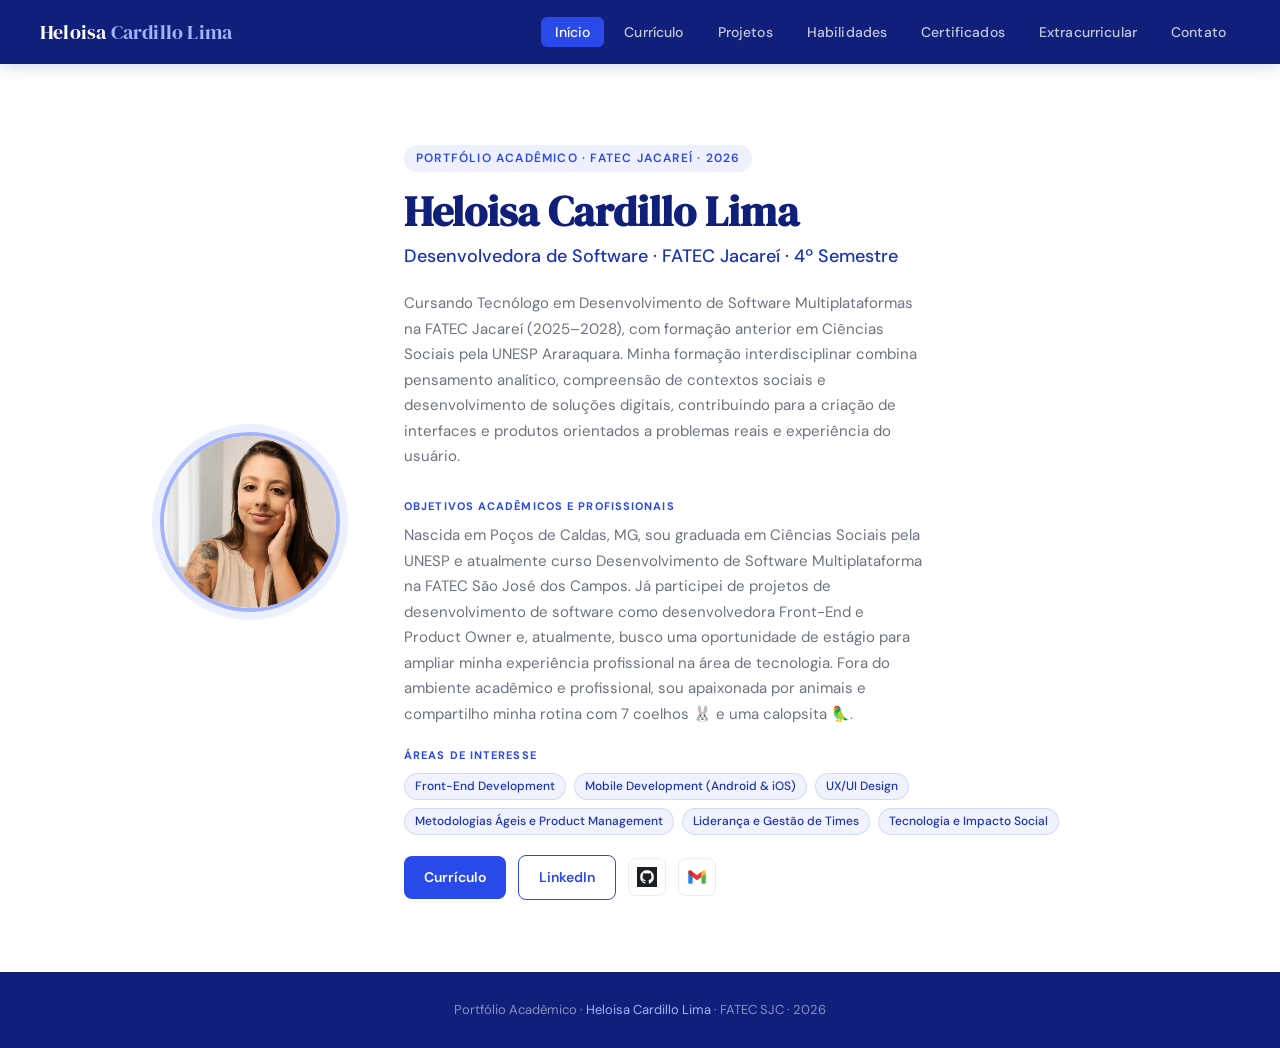
==== docs/index.html @ 66a0f92f "Primeira entrega portfolio" ====
<!DOCTYPE html>
<html lang="pt-br">

<head>
    <meta charset="UTF-8">
    <meta name="viewport" content="width=device-width, initial-scale=1.0">
    <title>Heloisa Cardillo – Portfólio Acadêmico</title>
    <meta name="description"
        content="Portfólio Acadêmico – Heloisa Cardillo Lima, Desenvolvimento de Software Multiplataformas">
    <link rel="icon" href="image/ideia.gif" type="image/gif">
    <link rel="stylesheet" href="style.css">
</head>

<body>

    <div id="navbar"></div>

    <div class="page-wrapper">

        <section id="inicio">
            <div class="container">
                <div class="intro-inner">
                    <div class="intro-photo">
                        <img src="image/foto.png" alt="Heloisa Cardillo Lima">
                    </div>
                    <div class="intro-content">
                        <span class="intro-tag">Portfólio Acadêmico · FATEC Jacareí · 2026</span>
                        <h1 class="intro-name">Heloisa Cardillo Lima</h1>
                        <p class="intro-title">Desenvolvedora de Software · FATEC Jacareí · 4º Semestre</p>
                        <p class="intro-bio">
                            Cursando Tecnólogo em Desenvolvimento de Software Multiplataformas na FATEC Jacareí
                            (2025–2028), com formação anterior em Ciências Sociais pela UNESP Araraquara. Minha
                            formação interdisciplinar combina pensamento analítico, compreensão de contextos sociais e
                            desenvolvimento de soluções digitais, contribuindo para a criação de interfaces e produtos
                            orientados a problemas reais e experiência do usuário.
                        </p>

                        <div class="intro-block">
                            <p class="intro-block-label">Objetivos Acadêmicos e Profissionais</p>
                            <p class="intro-block-text">
                                Nascida em Poços de Caldas, MG, sou graduada em Ciências Sociais pela UNESP e atualmente
                                curso
                                Desenvolvimento de Software Multiplataforma na FATEC São José dos Campos. Já participei
                                de projetos
                                de desenvolvimento de software como desenvolvedora Front-End e Product Owner e,
                                atualmente, busco
                                uma oportunidade de estágio para ampliar minha experiência profissional na área de
                                tecnologia.
                                Fora do ambiente acadêmico e profissional, sou apaixonada por animais e compartilho
                                minha rotina
                                com 7 coelhos 🐰 e uma calopsita 🦜.
                            </p>
                        </div>
                        
                        <div class="intro-block">
                            <p class="intro-block-label">Áreas de Interesse</p>
                            <div class="intro-tags">
                                <span class="tag">Front-End Development</span>
                                <span class="tag">Mobile Development (Android & iOS)</span>
                                <span class="tag">UX/UI Design</span>
                                <span class="tag">Metodologias Ágeis e Product Management</span>
                                <span class="tag">Liderança e Gestão de Times</span>
                                <span class="tag">Tecnologia e Impacto Social</span>
                            </div>
                        </div>

                        <div class="intro-links">
                            <a href="pdfs/Curriculo Heloisa Cardillo.pdf" target="_blank"
                                class="btn-primary">Currículo</a>
                            <a href="https://linkedin.com/in/heloisa-cardillo-lima" target="_blank"
                                class="btn-outline">LinkedIn</a>
                            <a href="https://github.com/heloisa-cardillo" target="_blank" class="icon-link"
                                title="GitHub">
                                <img src="image/github_icon.png" alt="GitHub">
                            </a>
                            <a href="mailto:heloisacardillo@gmail.com" class="icon-link" title="E-mail">
                                <img src="image/gmail_icon.png" alt="E-mail">
                            </a>
                        </div>
                    </div>
                </div>
            </div>
        </section>

    </div>

    <footer>
        <p>Portfólio Acadêmico · <span>Heloisa Cardillo Lima</span> · FATEC SJC · 2026</p>
    </footer>

    <script src="nav.js"></script>
    <script src="script.js"></script>
</body>

</html>
---- docs/style.css ----
@import url('https://fonts.googleapis.com/css2?family=DM+Sans:ital,opsz,wght@0,9..40,300;0,9..40,400;0,9..40,500;0,9..40,600;0,9..40,700;1,9..40,400&family=DM+Serif+Display:ital@0;1&display=swap');

:root {
    --navy: #10207A;
    --blue: #1B33B8;
    --royal: #2A49EB;
    --mid: #6480F2;
    --light: #A3B3FA;
    --white: #ffffff;
    --bg: #f8f9ff;
    --surface: #ffffff;
    --border: #e8ecff;
    --text: #111827;
    --muted: #6b7280;
    --nav-h: 64px;
}

*,
*::before,
*::after {
    box-sizing: border-box;
    margin: 0;
    padding: 0;
}

html {
    scroll-behavior: smooth;
    scroll-padding-top: calc(var(--nav-h) + 16px);
}

body {
    background: var(--white);
    font-family: 'DM Sans', sans-serif;
    color: var(--text);
    line-height: 1.6;
    font-size: 16px;
}

/* NAVBAR */
.navbar {
    position: fixed;
    top: 0;
    left: 0;
    right: 0;
    height: var(--nav-h);
    background: var(--navy);
    display: flex;
    align-items: center;
    justify-content: space-between;
    padding: 0 40px;
    z-index: 1000;
    box-shadow: 0 2px 16px rgba(16, 32, 122, 0.18);
}

.navbar-brand {
    font-family: 'DM Serif Display', serif;
    font-size: 20px;
    color: var(--white);
    text-decoration: none;
    letter-spacing: 0.01em;
}

.navbar-brand span {
    color: var(--light);
}

.navbar-links {
    display: flex;
    align-items: center;
    gap: 6px;
    list-style: none;
}

.navbar-links a {
    color: rgba(255, 255, 255, 0.75);
    text-decoration: none;
    font-size: 14px;
    font-weight: 500;
    padding: 6px 14px;
    border-radius: 6px;
    transition: all 0.2s ease;
    letter-spacing: 0.01em;
}

.navbar-links a:hover {
    color: var(--white);
    background: rgba(255, 255, 255, 0.12);
}

.navbar-links a.active {
    color: var(--white);
    background: var(--royal);
}

/* MENU */
.hamburger {
    display: none;
    flex-direction: column;
    gap: 5px;
    cursor: pointer;
    padding: 4px;
    background: none;
    border: none;
}

.hamburger span {
    display: block;
    width: 24px;
    height: 2px;
    background: var(--white);
    border-radius: 2px;
    transition: all 0.3s ease;
}

.hamburger.open span:nth-child(1) {
    transform: translateY(7px) rotate(45deg);
}

.hamburger.open span:nth-child(2) {
    opacity: 0;
}

.hamburger.open span:nth-child(3) {
    transform: translateY(-7px) rotate(-45deg);
}

/* MENU mobile*/
.mobile-menu {
    display: none;
    position: fixed;
    top: var(--nav-h);
    left: 0;
    right: 0;
    background: var(--navy);
    padding: 16px 24px 24px;
    z-index: 999;
    border-top: 1px solid rgba(255, 255, 255, 0.1);
}

.mobile-menu.open {
    display: block;
}

.mobile-menu a {
    display: block;
    color: rgba(255, 255, 255, 0.8);
    text-decoration: none;
    font-size: 15px;
    font-weight: 500;
    padding: 12px 0;
    border-bottom: 1px solid rgba(255, 255, 255, 0.08);
    transition: color 0.2s;
}

.mobile-menu a:last-child {
    border-bottom: none;
}

.mobile-menu a:hover {
    color: var(--white);
}

/* LAYOUT */
.page-wrapper {
    margin-top: var(--nav-h);
}

.container {
    max-width: 1024px;
    margin: 0 auto;
    padding: 0 32px;
}

section {
    padding: 72px 0;
}

section:nth-child(even) {
    background: var(--bg);
}

/* SEÇÕES */
.section-label {
    font-size: 12px;
    font-weight: 600;
    letter-spacing: 0.12em;
    text-transform: uppercase;
    color: var(--royal);
    margin-bottom: 10px;
}

.section-title {
    font-family: 'DM Serif Display', serif;
    font-size: 32px;
    color: var(--navy);
    margin-bottom: 8px;
    line-height: 1.2;
}

.section-subtitle {
    font-size: 16px;
    color: var(--muted);
    max-width: 560px;
}

.section-header {
    margin-bottom: 48px;
}

.divider {
    width: 40px;
    height: 3px;
    background: var(--royal);
    border-radius: 2px;
    margin: 16px 0 24px;
}

/* INTRODUÇÃO */
#inicio {
    background: var(--white);
    padding: 80px 0 72px;
}

.intro-inner {
    display: flex;
    align-items: center;
    gap: 64px;
}

.intro-photo {
    flex-shrink: 0;
    width: 180px;
    height: 180px;
    border-radius: 50%;
    overflow: hidden;
    border: 4px solid var(--light);
    box-shadow: 0 0 0 8px rgba(100, 128, 242, 0.12);
}

.intro-photo img {
    width: 100%;
    height: 100%;
    object-fit: cover;
}

.intro-content {
    flex: 1;
}

.intro-tag {
    display: inline-block;
    font-size: 12px;
    font-weight: 600;
    letter-spacing: 0.1em;
    text-transform: uppercase;
    color: var(--royal);
    background: rgba(42, 73, 235, 0.08);
    padding: 4px 12px;
    border-radius: 20px;
    margin-bottom: 16px;
}

.intro-name {
    font-family: 'DM Serif Display', serif;
    font-size: 42px;
    color: var(--navy);
    line-height: 1.1;
    margin-bottom: 8px;
}

.intro-title {
    font-size: 18px;
    color: var(--blue);
    font-weight: 500;
    margin-bottom: 20px;
}

.intro-bio {
    font-size: 15px;
    color: var(--muted);
    line-height: 1.7;
    max-width: 520px;
    margin-bottom: 28px;
}

.intro-links {
    display: flex;
    gap: 12px;
    flex-wrap: wrap;
    align-items: center;
}

.btn-primary {
    display: inline-flex;
    align-items: center;
    gap: 8px;
    background: var(--royal);
    color: var(--white);
    text-decoration: none;
    font-size: 14px;
    font-weight: 600;
    padding: 10px 20px;
    border-radius: 8px;
    transition: all 0.2s ease;
    border: none;
    cursor: pointer;
}

.btn-primary:hover {
    background: var(--blue);
    transform: translateY(-1px);
    box-shadow: 0 4px 16px rgba(42, 73, 235, 0.3);
}

.btn-outline {
    display: inline-flex;
    align-items: center;
    gap: 8px;
    background: transparent;
    color: var(--royal);
    text-decoration: none;
    font-size: 14px;
    font-weight: 600;
    padding: 10px 20px;
    border-radius: 8px;
    border: 1.5px solid var(--royal);
    transition: all 0.2s ease;
}

.btn-outline:hover {
    background: rgba(42, 73, 235, 0.06);
    transform: translateY(-1px);
}

.icon-link {
    display: inline-flex;
    align-items: center;
    justify-content: center;
    width: 38px;
    height: 38px;
    border-radius: 8px;
    border: 1.5px solid var(--border);
    color: var(--muted);
    text-decoration: none;
    transition: all 0.2s ease;
}

.icon-link:hover {
    border-color: var(--royal);
    color: var(--royal);
    background: rgba(42, 73, 235, 0.05);
}

.icon-link img {
    width: 20px;
    height: 20px;
    object-fit: contain;
}

.intro-block {
    margin-bottom: 20px;
}

.intro-block-label {
    font-size: 11px;
    font-weight: 700;
    letter-spacing: 0.1em;
    text-transform: uppercase;
    color: var(--royal);
    margin-bottom: 8px;
}

.intro-block-text {
    font-size: 15px;
    color: var(--muted);
    line-height: 1.7;
    max-width: 520px;
}

.intro-tags {
    display: flex;
    flex-wrap: wrap;
    gap: 8px;
}

/* CURRÍCULO */
.timeline {
    position: relative;
    padding-left: 24px;
}

.timeline::before {
    content: '';
    position: absolute;
    left: 0;
    top: 8px;
    bottom: 8px;
    width: 2px;
    background: var(--border);
}

.timeline-group {
    margin-bottom: 40px;
}

.timeline-group-title {
    font-size: 13px;
    font-weight: 600;
    letter-spacing: 0.1em;
    text-transform: uppercase;
    color: var(--mid);
    margin-bottom: 16px;
    margin-left: -24px;
    padding-left: 24px;
    position: relative;
}

.timeline-item {
    position: relative;
    margin-bottom: 20px;
    padding-left: 20px;
}

.timeline-item::before {
    content: '';
    position: absolute;
    left: -28px;
    top: 8px;
    width: 10px;
    height: 10px;
    border-radius: 50%;
    background: var(--royal);
    border: 2px solid var(--white);
    box-shadow: 0 0 0 2px var(--royal);
}

.timeline-date {
    font-size: 12px;
    font-weight: 600;
    color: var(--mid);
    text-transform: uppercase;
    letter-spacing: 0.05em;
    margin-bottom: 4px;
}

.timeline-title {
    font-size: 16px;
    font-weight: 600;
    color: var(--navy);
    margin-bottom: 2px;
}

.timeline-org {
    font-size: 14px;
    color: var(--muted);
}

/* PROJETOS */
.projects-grid {
    display: grid;
    grid-template-columns: 1fr 1fr;
    gap: 24px;
}

.project-card {
    background: var(--surface);
    border: 1.5px solid var(--border);
    border-radius: 12px;
    overflow: hidden;
    transition: all 0.25s ease;
    display: flex;
    flex-direction: column;
}

.project-card:hover {
    border-color: var(--mid);
    box-shadow: 0 8px 32px rgba(42, 73, 235, 0.1);
    transform: translateY(-2px);
}

.project-card-header {
    background: var(--navy);
    padding: 20px 24px 16px;
}

.project-semester {
    font-size: 11px;
    font-weight: 600;
    letter-spacing: 0.1em;
    text-transform: uppercase;
    color: var(--light);
    margin-bottom: 6px;
}

.project-card-header h3 {
    font-family: 'DM Serif Display', serif;
    font-size: 18px;
    color: var(--white);
    line-height: 1.3;
}

.project-client {
    font-size: 13px;
    color: rgba(255, 255, 255, 0.6);
    margin-top: 4px;
}

.project-card-body {
    padding: 20px 24px;
    flex: 1;
    display: flex;
    flex-direction: column;
    gap: 16px;
}

.project-field {
    font-size: 14px;
    color: var(--text);
    line-height: 1.6;
}

.project-field-label {
    font-size: 11px;
    font-weight: 700;
    letter-spacing: 0.08em;
    text-transform: uppercase;
    color: var(--royal);
    margin-bottom: 4px;
}

.project-tags {
    display: flex;
    flex-wrap: wrap;
    gap: 6px;
    margin-top: auto;
    padding-top: 8px;
}

.tag {
    font-size: 12px;
    font-weight: 500;
    color: var(--blue);
    background: rgba(42, 73, 235, 0.07);
    border: 1px solid rgba(42, 73, 235, 0.15);
    padding: 3px 10px;
    border-radius: 20px;
}

.project-card-footer {
    padding: 12px 24px 16px;
    border-top: 1px solid var(--border);
    display: flex;
    gap: 12px;
}

.project-link {
    font-size: 13px;
    font-weight: 600;
    color: var(--royal);
    text-decoration: none;
    display: flex;
    align-items: center;
    gap: 4px;
    transition: color 0.2s;
}

.project-link:hover {
    color: var(--blue);
}

/* PROJETO destaque */
.project-card.featured {
    grid-column: 1 / -1;
}

.project-card.featured .project-card-body {
    display: grid;
    grid-template-columns: 1fr 1fr;
    gap: 16px 32px;
}

.project-card.featured .project-tags {
    grid-column: 1 / -1;
}

/* EXPERIÊNCIAS*/
.exp-list {
    display: flex;
    flex-direction: column;
    gap: 20px;
}

.exp-item {
    background: var(--surface);
    border: 1.5px solid var(--border);
    border-radius: 12px;
    padding: 24px;
    transition: all 0.2s ease;
    border-left: 4px solid var(--royal);
}

.exp-item:hover {
    box-shadow: 0 4px 20px rgba(42, 73, 235, 0.08);
    transform: translateX(2px);
}

.exp-header {
    display: flex;
    justify-content: space-between;
    align-items: flex-start;
    margin-bottom: 12px;
    gap: 16px;
}

.exp-title {
    font-size: 16px;
    font-weight: 600;
    color: var(--navy);
    margin-bottom: 4px;
}

.exp-org {
    font-size: 14px;
    color: var(--blue);
    font-weight: 500;
}

.exp-date {
    font-size: 12px;
    color: var(--muted);
    font-weight: 500;
    white-space: nowrap;
    background: var(--bg);
    padding: 4px 10px;
    border-radius: 20px;
}

.exp-desc {
    font-size: 14px;
    color: var(--muted);
    line-height: 1.7;
}

.exp-desc ul {
    list-style: none;
    padding: 0;
}

.exp-desc ul li {
    padding: 2px 0 2px 16px;
    position: relative;
}

.exp-desc ul li::before {
    content: '–';
    position: absolute;
    left: 0;
    color: var(--mid);
}

/* SKILLS*/
.skills-section {
    display: grid;
    grid-template-columns: 1fr 1fr;
    gap: 32px;
}

.skills-group h3 {
    font-size: 14px;
    font-weight: 700;
    letter-spacing: 0.08em;
    text-transform: uppercase;
    color: var(--navy);
    margin-bottom: 16px;
    padding-bottom: 8px;
    border-bottom: 2px solid var(--border);
}

.skills-container {
    display: flex;
    flex-wrap: wrap;
    gap: 8px;
}

.skill-item {
    font-size: 13px;
    font-weight: 500;
    color: var(--blue);
    background: rgba(42, 73, 235, 0.07);
    border: 1px solid rgba(42, 73, 235, 0.15);
    padding: 5px 14px;
    border-radius: 20px;
    transition: all 0.2s ease;
}

.skill-item:hover {
    background: var(--royal);
    color: var(--white);
    border-color: var(--royal);
    transform: translateY(-1px);
}

/* IDIOMAS */
.idioma-item {
    margin-bottom: 16px;
}

.idioma-label {
    display: flex;
    justify-content: space-between;
    font-size: 14px;
    font-weight: 500;
    color: var(--text);
    margin-bottom: 6px;
}

.idioma-level {
    color: var(--muted);
    font-weight: 400;
}

.progress-container {
    background: var(--border);
    height: 6px;
    border-radius: 3px;
    overflow: hidden;
}

.progress-bar {
    background: var(--royal);
    height: 100%;
    border-radius: 3px;
    transition: width 1s ease-in-out;
}

/* CURSOS e certificados */
.courses-grid {
    display: grid;
    grid-template-columns: repeat(auto-fill, minmax(280px, 1fr));
    gap: 16px;
}

.course-item {
    background: var(--surface);
    border: 1.5px solid var(--border);
    border-radius: 10px;
    padding: 16px 20px;
    transition: all 0.2s ease;
    display: flex;
    align-items: flex-start;
    gap: 14px;
    text-decoration: none;
    color: inherit;
}

.course-item:hover {
    border-color: var(--mid);
    box-shadow: 0 4px 16px rgba(42, 73, 235, 0.08);
    transform: translateY(-2px);
}

.course-icon {
    width: 36px;
    height: 36px;
    flex-shrink: 0;
    background: rgba(42, 73, 235, 0.08);
    border-radius: 8px;
    display: flex;
    align-items: center;
    justify-content: center;
}

.course-icon img {
    width: 18px;
    height: 18px;
    object-fit: contain;
}

.course-info h4 {
    font-size: 14px;
    font-weight: 600;
    color: var(--navy);
    line-height: 1.4;
    margin-bottom: 2px;
}

.course-info span {
    font-size: 12px;
    color: var(--muted);
}

/* extra */
.events-list {
    display: flex;
    flex-direction: column;
    gap: 16px;
}

.event-item {
    background: var(--surface);
    border: 1.5px solid var(--border);
    border-radius: 10px;
    padding: 20px 24px;
    transition: all 0.2s ease;
}

.event-item:hover {
    border-color: var(--mid);
    box-shadow: 0 4px 16px rgba(42, 73, 235, 0.08);
}

.event-title {
    font-size: 15px;
    font-weight: 600;
    color: var(--navy);
    margin-bottom: 4px;
}

.event-meta {
    font-size: 13px;
    color: var(--muted);
    margin-bottom: 8px;
}

.event-desc {
    font-size: 14px;
    color: var(--text);
    line-height: 1.6;
}

/* TCC */
.works-list {
    display: flex;
    flex-direction: column;
    gap: 16px;
}

.work-item {
    background: var(--surface);
    border: 1.5px solid var(--border);
    border-radius: 10px;
    padding: 20px 24px;
    transition: all 0.2s ease;
}

.work-item:hover {
    border-color: var(--mid);
    box-shadow: 0 4px 16px rgba(42, 73, 235, 0.08);
}

.work-title {
    font-size: 15px;
    font-weight: 600;
    color: var(--navy);
    margin-bottom: 6px;
}

.work-title a {
    color: inherit;
    text-decoration: none;
    display: flex;
    align-items: center;
    gap: 8px;
}

.work-title a:hover {
    color: var(--royal);
}

.work-desc {
    font-size: 14px;
    color: var(--muted);
    line-height: 1.6;
}

.pdf-icon {
    width: 16px;
    height: 16px;
    object-fit: contain;
    flex-shrink: 0;
}

/* CONTATO*/
.contact-grid {
    display: grid;
    grid-template-columns: repeat(auto-fill, minmax(200px, 1fr));
    gap: 16px;
}

.contact-card {
    display: flex;
    align-items: center;
    gap: 14px;
    background: var(--surface);
    border: 1.5px solid var(--border);
    border-radius: 10px;
    padding: 18px 20px;
    text-decoration: none;
    color: var(--text);
    transition: all 0.2s ease;
}

.contact-card:hover {
    border-color: var(--royal);
    box-shadow: 0 4px 16px rgba(42, 73, 235, 0.1);
    transform: translateY(-2px);
}

.contact-card-icon {
    width: 40px;
    height: 40px;
    border-radius: 8px;
    background: rgba(42, 73, 235, 0.08);
    display: flex;
    align-items: center;
    justify-content: center;
    flex-shrink: 0;
}

.contact-card-icon img {
    width: 22px;
    height: 22px;
    object-fit: contain;
}

.contact-card-info small {
    display: block;
    font-size: 11px;
    text-transform: uppercase;
    letter-spacing: 0.08em;
    font-weight: 600;
    color: var(--muted);
    margin-bottom: 2px;
}

.contact-card-info span {
    font-size: 14px;
    font-weight: 500;
    color: var(--navy);
}

/* VIDEO app */
.video-container {
    margin: 20px 0;
    border-radius: 12px;
    overflow: hidden;
    border: 1.5px solid var(--border);
    box-shadow: 0 4px 20px rgba(0, 0, 0, 0.08);
    transition: box-shadow 0.3s ease;
    max-width: 600px;
}

.video-container:hover {
    box-shadow: 0 8px 32px rgba(42, 73, 235, 0.15);
}

.video-container video {
    display: block;
    width: 100%;
    height: auto;
}

/* footer */
footer {
    background: var(--navy);
    padding: 28px 32px;
    text-align: center;
}

footer p {
    color: rgba(255, 255, 255, 0.5);
    font-size: 13px;
}

footer span {
    color: var(--light);
}

/* RESPONSIVIDADE */
@media (max-width: 768px) {
    .navbar {
        padding: 0 20px;
    }

    .navbar-links {
        display: none;
    }

    .hamburger {
        display: flex;
    }

    .container {
        padding: 0 20px;
    }

    section {
        padding: 48px 0;
    }

    .intro-inner {
        flex-direction: column;
        text-align: center;
        gap: 28px;
    }

    .intro-links {
        justify-content: center;
    }

    .intro-name {
        font-size: 32px;
    }

    .projects-grid {
        grid-template-columns: 1fr;
    }

    .project-card.featured .project-card-body {
        grid-template-columns: 1fr;
    }

    .skills-section {
        grid-template-columns: 1fr;
    }

    .section-title {
        font-size: 26px;
    }

    .courses-grid {
        grid-template-columns: 1fr;
    }

    .contact-grid {
        grid-template-columns: 1fr 1fr;
    }
}

@media (max-width: 480px) {
    .contact-grid {
        grid-template-columns: 1fr;
    }

    .intro-photo {
        width: 140px;
        height: 140px;
    }
}

/* ALTERAÇÕES pontuais */
.contact-card-info span {
    word-break: break-word;
}

#formacao, #experiencias, #tcc {
    padding: 20px 0;
}

/* LIGHTBOX */
.video-thumbs {
    display: flex;
    gap: 16px;
    flex-wrap: wrap;
}

.video-thumb {
    position: relative;
    cursor: pointer;
    border-radius: 10px;
    overflow: hidden;
    border: 1.5px solid var(--border);
    width: 280px;
    flex-shrink: 0;
    transition: all 0.2s ease;
    text-decoration: none;
}

.video-thumb:hover {
    border-color: var(--mid);
    box-shadow: 0 4px 16px rgba(42, 73, 235, 0.15);
    transform: translateY(-2px);
}

.video-thumb img {
    width: 100%;
    height: 140px;
    object-fit: cover;
    display: block;
}

.video-thumb-label {
    background: var(--navy);
    color: var(--white);
    font-size: 12px;
    font-weight: 600;
    padding: 8px 12px;
    display: flex;
    align-items: center;
    gap: 6px;
}

.video-thumb-label::before {
    content: '▶';
    color: var(--light);
    font-size: 10px;
}

/* LIGHTBOX OVERLAY */
.lightbox {
    display: none;
    position: fixed;
    inset: 0;
    background: rgba(0, 0, 0, 0.85);
    z-index: 2000;
    align-items: center;
    justify-content: center;
}

.lightbox:target {
    display: flex;
}

.lightbox-inner {
    position: relative;
    width: 90%;
    max-width: 900px;
}

.lightbox-inner video {
    width: 100%;
    border-radius: 10px;
    display: block;
}

.lightbox-close {
    position: absolute;
    top: -40px;
    right: 0;
    color: var(--white);
    text-decoration: none;
    font-size: 28px;
    font-weight: 300;
    line-height: 1;
    opacity: 0.8;
    transition: opacity 0.2s;
}

.lightbox-close:hover {
    opacity: 1;
}

.lightbox-backdrop {
    position: absolute;
    inset: 0;
    z-index: -1;
}
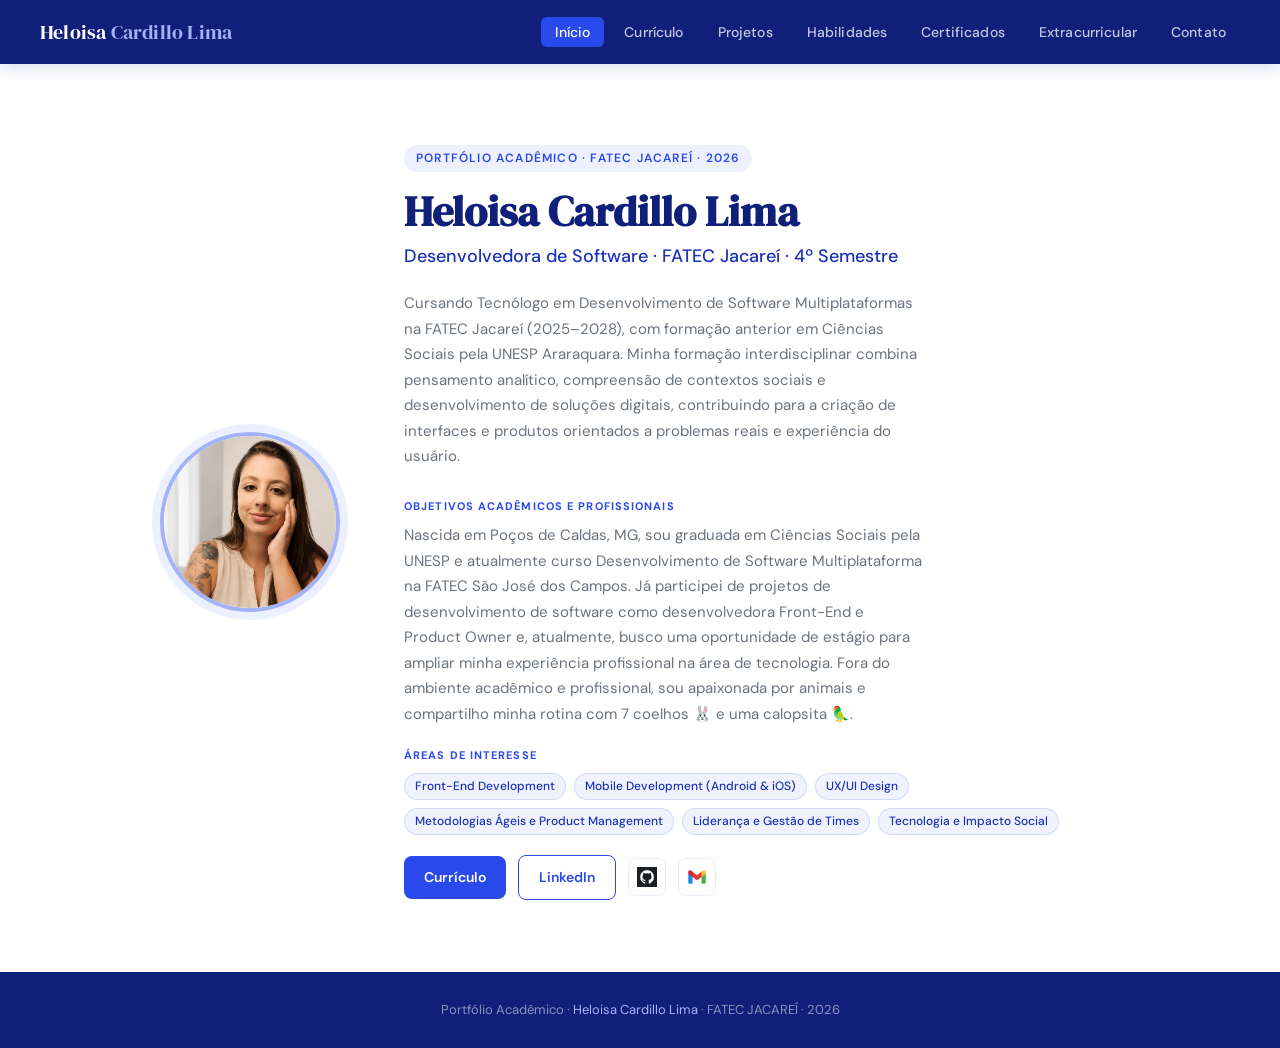
==== commit 4b03aad4: "alterações" ====
--- a/docs/index.html
+++ b/docs/index.html
@@ -85,7 +85,7 @@
     </div>
 
     <footer>
-        <p>Portfólio Acadêmico · <span>Heloisa Cardillo Lima</span> · FATEC SJC · 2026</p>
+        <p>Portfólio Acadêmico · <span>Heloisa Cardillo Lima</span> · FATEC JACAREÍ · 2026</p>
     </footer>
 
     <script src="nav.js"></script>
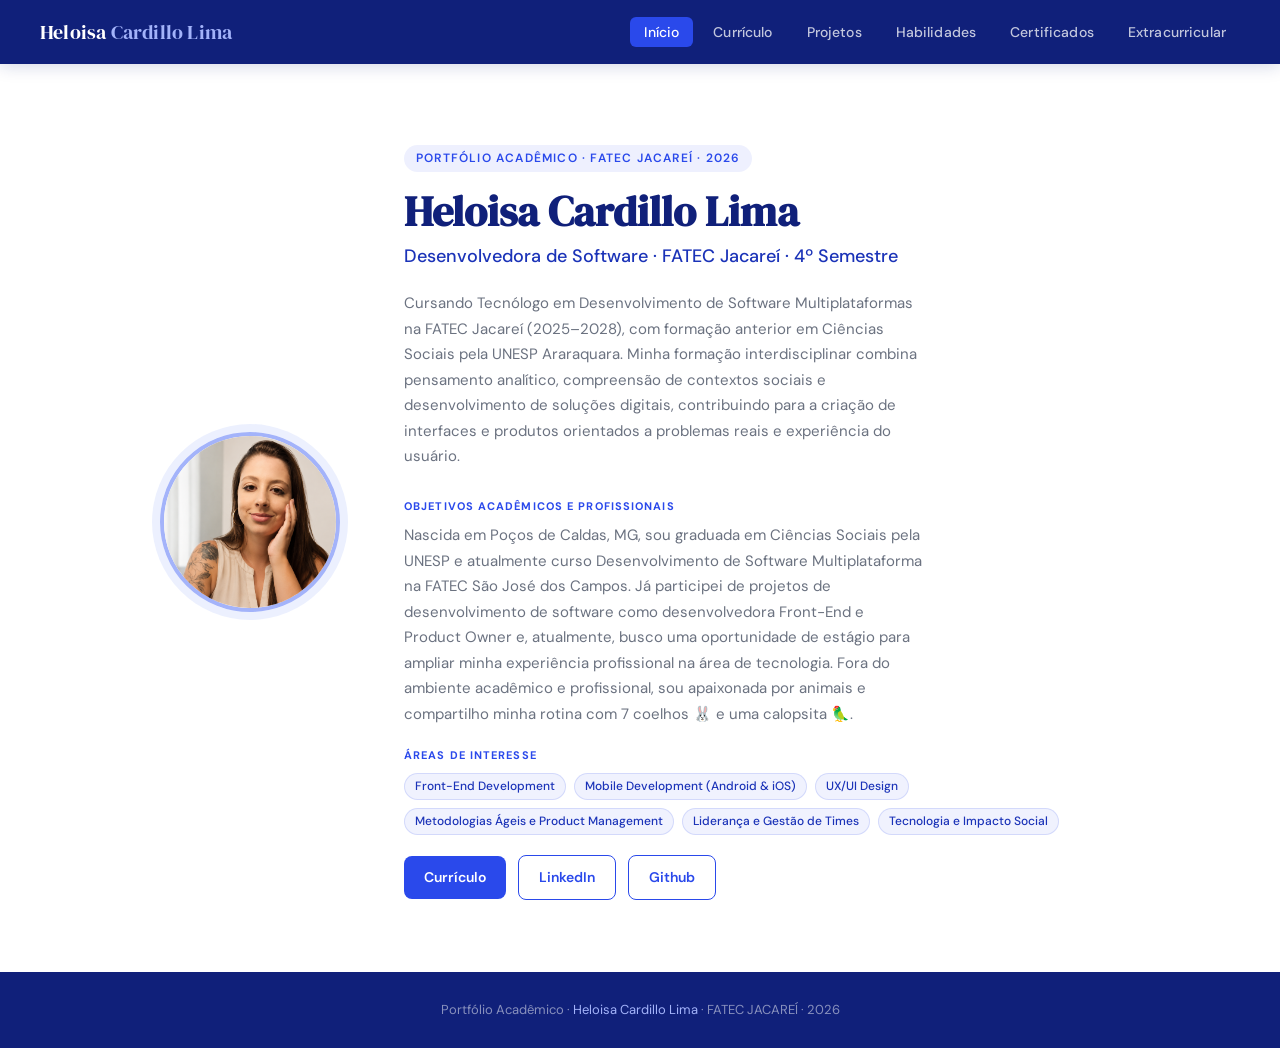
==== commit 3494fcc1: "style: ultimas mudancas" ====
--- a/docs/index.html
+++ b/docs/index.html
@@ -51,7 +51,7 @@
                                 com 7 coelhos 🐰 e uma calopsita 🦜.
                             </p>
                         </div>
-                        
+
                         <div class="intro-block">
                             <p class="intro-block-label">Áreas de Interesse</p>
                             <div class="intro-tags">
@@ -69,12 +69,8 @@
                                 class="btn-primary">Currículo</a>
                             <a href="https://linkedin.com/in/heloisa-cardillo-lima" target="_blank"
                                 class="btn-outline">LinkedIn</a>
-                            <a href="https://github.com/heloisa-cardillo" target="_blank" class="icon-link"
-                                title="GitHub">
-                                <img src="image/github_icon.png" alt="GitHub">
-                            </a>
-                            <a href="mailto:heloisacardillo@gmail.com" class="icon-link" title="E-mail">
-                                <img src="image/gmail_icon.png" alt="E-mail">
+                            <a href="https://github.com/heloisa-cardillo" target="_blank" 
+                                class="btn-outline">Github</a>
                             </a>
                         </div>
                     </div>
--- a/docs/style.css
+++ b/docs/style.css
@@ -1155,3 +1155,12 @@
     inset: 0;
     z-index: -1;
 }
+
+.project-category-title {
+    font-family: 'DM Serif Display', serif;
+    font-size: 20px;
+    color: var(--navy);
+    margin: 40px 0 20px;
+    padding-bottom: 8px;
+    border-bottom: 2px solid var(--border);
+}
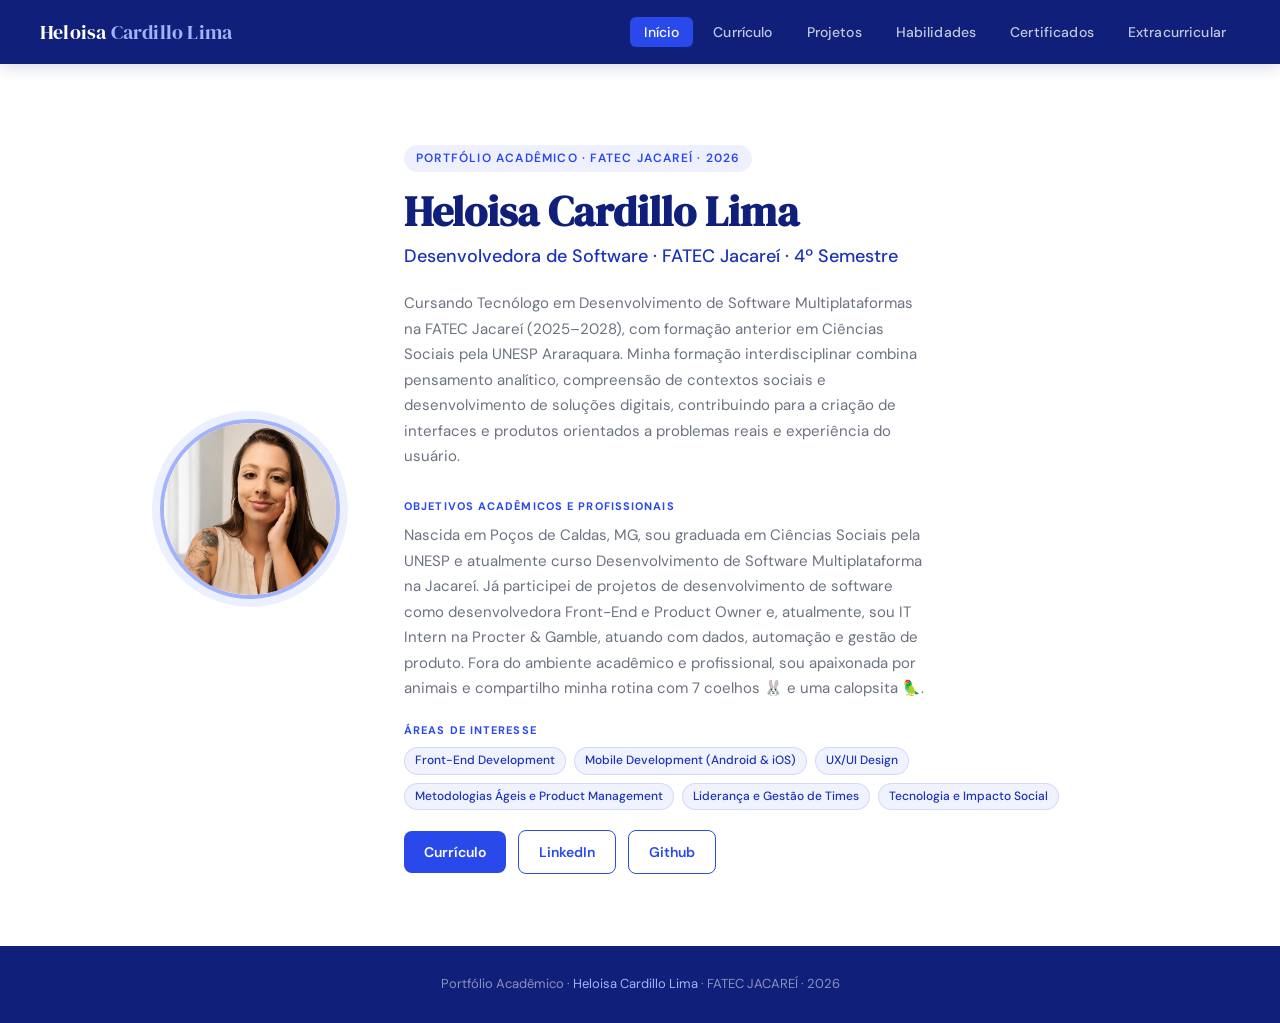
==== commit 8a87c163: "Corrige referencias a FATEC SJC e atualiza curriculo" ====
--- a/docs/index.html
+++ b/docs/index.html
@@ -40,12 +40,10 @@
                             <p class="intro-block-text">
                                 Nascida em Poços de Caldas, MG, sou graduada em Ciências Sociais pela UNESP e atualmente
                                 curso
-                                Desenvolvimento de Software Multiplataforma na FATEC São José dos Campos. Já participei
+                                Desenvolvimento de Software Multiplataforma na Jacareí. Já participei
                                 de projetos
                                 de desenvolvimento de software como desenvolvedora Front-End e Product Owner e,
-                                atualmente, busco
-                                uma oportunidade de estágio para ampliar minha experiência profissional na área de
-                                tecnologia.
+                                atualmente, sou IT Intern na Procter & Gamble, atuando com dados, automação e gestão de produto.
                                 Fora do ambiente acadêmico e profissional, sou apaixonada por animais e compartilho
                                 minha rotina
                                 com 7 coelhos 🐰 e uma calopsita 🦜.
--- a/docs/style.css
+++ b/docs/style.css
@@ -1,4 +1,4 @@
-@import url('https://fonts.googleapis.com/css2?family=DM+Sans:ital,opsz,wght@0,9..40,300;0,9..40,400;0,9..40,500;0,9..40,600;0,9..40,700;1,9..40,400&family=DM+Serif+Display:ital@0;1&display=swap');
+﻿@import url('fonts/google-fonts.css');
 
 :root {
     --navy: #10207A;
@@ -179,7 +179,7 @@
     background: var(--bg);
 }
 
-/* SEÇÕES */
+/* SEÃ‡Ã•ES */
 .section-label {
     font-size: 12px;
     font-weight: 600;
@@ -215,7 +215,7 @@
     margin: 16px 0 24px;
 }
 
-/* INTRODUÇÃO */
+/* INTRODUÃ‡ÃƒO */
 #inicio {
     background: var(--white);
     padding: 80px 0 72px;
@@ -383,7 +383,7 @@
     gap: 8px;
 }
 
-/* CURRÍCULO */
+/* CURRÃCULO */
 .timeline {
     position: relative;
     padding-left: 24px;
@@ -583,7 +583,7 @@
     grid-column: 1 / -1;
 }
 
-/* EXPERIÊNCIAS*/
+/* EXPERIÃŠNCIAS*/
 .exp-list {
     display: flex;
     flex-direction: column;
@@ -652,7 +652,7 @@
 }
 
 .exp-desc ul li::before {
-    content: '–';
+    content: 'â€“';
     position: absolute;
     left: 0;
     color: var(--mid);
@@ -1048,7 +1048,7 @@
     }
 }
 
-/* ALTERAÇÕES pontuais */
+/* ALTERAÃ‡Ã•ES pontuais */
 .contact-card-info span {
     word-break: break-word;
 }
@@ -1101,7 +1101,7 @@
 }
 
 .video-thumb-label::before {
-    content: '▶';
+    content: 'â–¶';
     color: var(--light);
     font-size: 10px;
 }
@@ -1163,4 +1163,4 @@
     margin: 40px 0 20px;
     padding-bottom: 8px;
     border-bottom: 2px solid var(--border);
-}+}
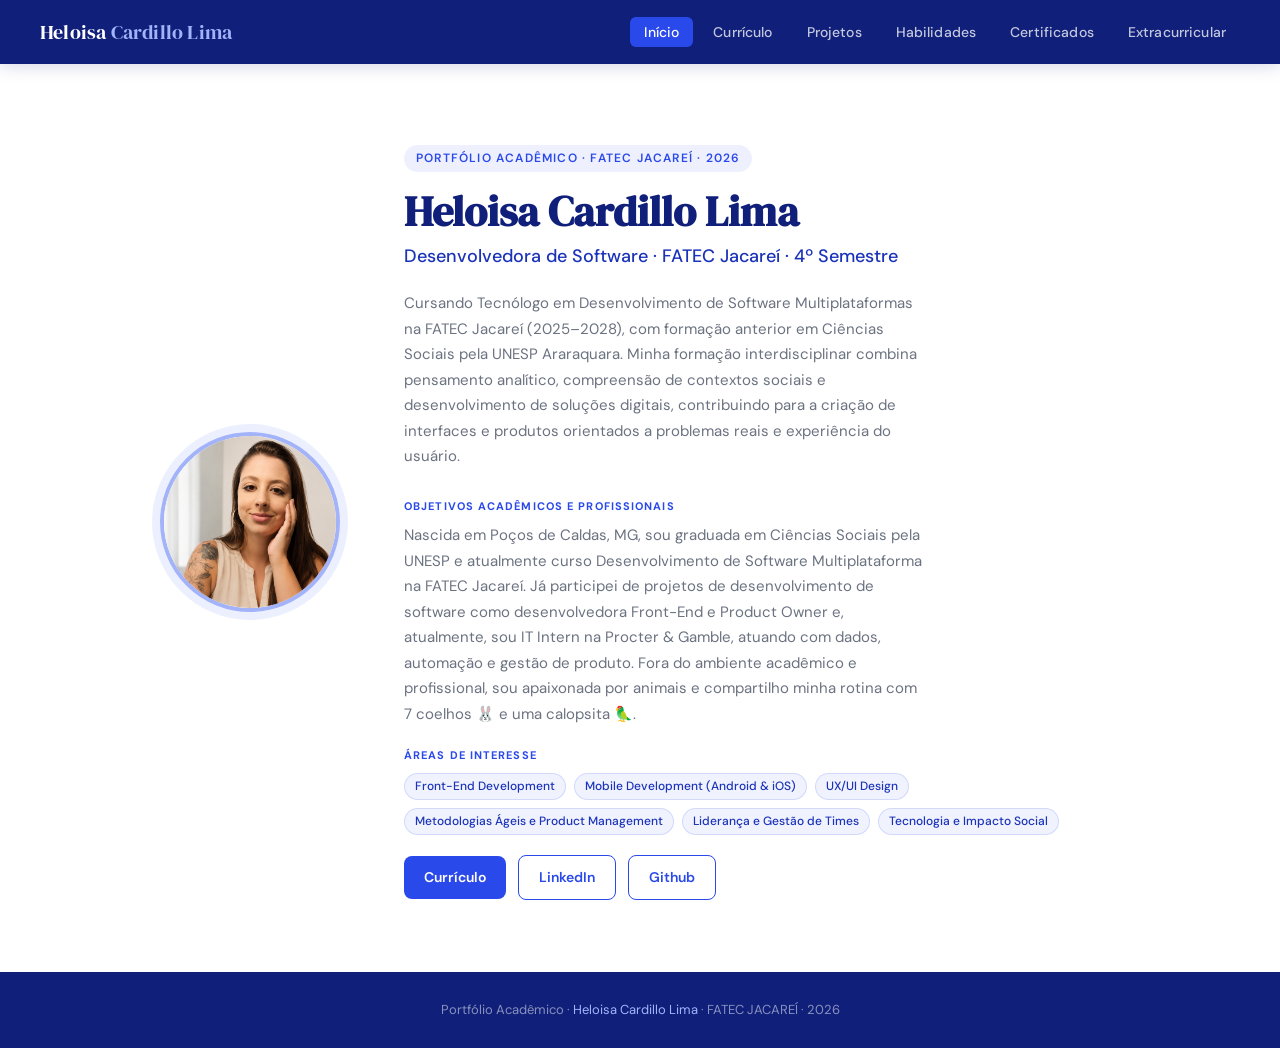
==== commit b5b8c2c0: "docs: corrige nome da instituição no index" ====
--- a/docs/index.html
+++ b/docs/index.html
@@ -40,7 +40,7 @@
                             <p class="intro-block-text">
                                 Nascida em Poços de Caldas, MG, sou graduada em Ciências Sociais pela UNESP e atualmente
                                 curso
-                                Desenvolvimento de Software Multiplataforma na Jacareí. Já participei
+                                Desenvolvimento de Software Multiplataforma na FATEC Jacareí. Já participei
                                 de projetos
                                 de desenvolvimento de software como desenvolvedora Front-End e Product Owner e,
                                 atualmente, sou IT Intern na Procter & Gamble, atuando com dados, automação e gestão de produto.
